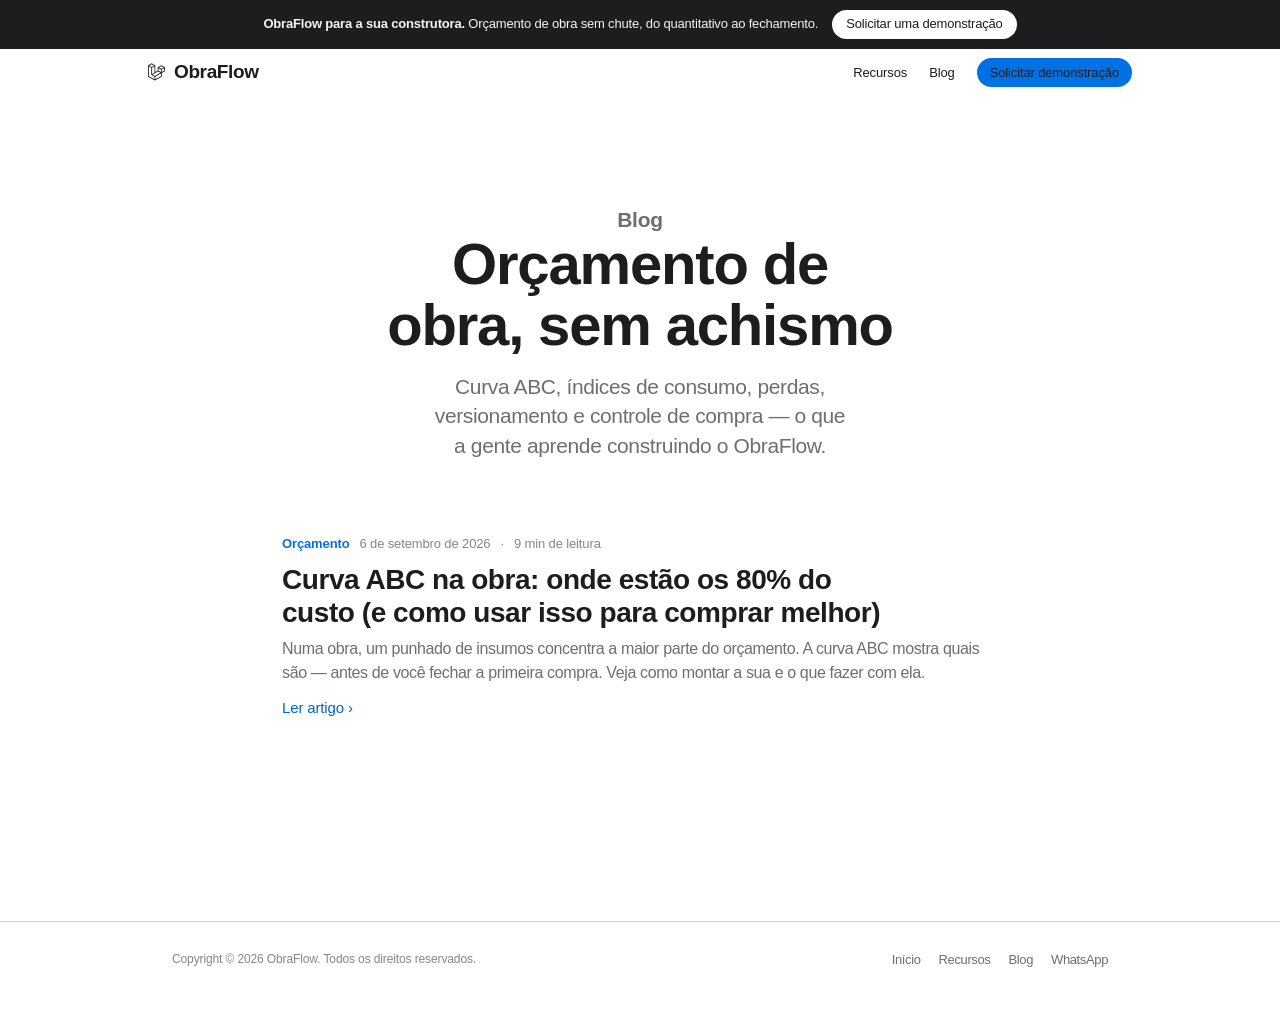
==== blog/index.html @ a272f99f "Blog: estrutura /blog + primeiro artigo (curva ABC) - blog/index.html: listagem de artigos - blog/cu" ====
<!doctype html>
<html lang="pt-BR">
<head>
<meta charset="utf-8" />
<meta name="viewport" content="width=device-width, initial-scale=1, viewport-fit=cover" />
<title>Blog do ObraFlow — orçamento e planejamento de obra</title>
<meta name="description" content="Artigos sobre orçamento de obra, curva ABC, índices de consumo, perdas e controle de compra — para engenheiros e construtoras." />
<link rel="canonical" href="https://vellorapp.com.br/blog/" />
<meta name="robots" content="index, follow, max-image-preview:large" />
<meta name="theme-color" content="#ffffff" media="(prefers-color-scheme: light)" />
<meta name="theme-color" content="#000000" media="(prefers-color-scheme: dark)" />
<meta property="og:type" content="website" />
<meta property="og:site_name" content="ObraFlow" />
<meta property="og:locale" content="pt_BR" />
<meta property="og:url" content="https://vellorapp.com.br/blog/" />
<meta property="og:title" content="Blog do ObraFlow — orçamento e planejamento de obra" />
<meta property="og:description" content="Artigos sobre orçamento de obra, curva ABC, índices de consumo, perdas e controle de compra." />
<meta property="og:image" content="https://vellorapp.com.br/og.jpg" />
<meta name="twitter:card" content="summary_large_image" />
<meta name="twitter:image" content="https://vellorapp.com.br/og.jpg" />
<link rel="icon" type="image/svg+xml" href="[data-uri]" />
<link rel="stylesheet" href="/blog/blog.css" />
<script type="application/ld+json">{"@context":"https://schema.org","@type":"Blog","name":"Blog do ObraFlow","url":"https://vellorapp.com.br/blog/","inLanguage":"pt-BR","publisher":{"@type":"Organization","name":"ObraFlow","url":"https://vellorapp.com.br/"},"blogPost":[{"@type":"BlogPosting","headline":"Curva ABC na obra: onde estão os 80% do custo (e como usar isso para comprar melhor)","url":"https://vellorapp.com.br/blog/curva-abc-na-obra/","datePublished":"2026-09-06","author":{"@type":"Organization","name":"ObraFlow"}}]}</script>
</head>
<body>

<div class="promo">
  <p class="promo__in"><span class="promo__txt"><strong>ObraFlow para a sua construtora.</strong> Orçamento de obra sem chute, do quantitativo ao fechamento.</span> <a class="js-wa" href="#">Solicitar uma demonstração</a></p>
</div>

<nav class="subnav" id="subnav" aria-label="ObraFlow">
  <div class="subnav__in">
    <a class="brand" href="/">
      <svg viewBox="0 0 40 42" fill="currentColor" aria-hidden="true"><path fill-rule="evenodd" clip-rule="evenodd" d="M17.2 5.633 8.6.855 0 5.633v26.51l16.2 9 16.2-9v-8.442l7.6-4.223V9.856l-8.6-4.777-8.6 4.777V18.3l-5.6 3.111V5.633ZM38 18.301l-5.6 3.11v-6.157l5.6-3.11V18.3Zm-1.06-7.856-5.54 3.078-5.54-3.079 5.54-3.078 5.54 3.079ZM24.8 18.3v-6.157l5.6 3.111v6.158L24.8 18.3Zm-1 1.732 5.54 3.078-13.14 7.302-5.54-3.078 13.14-7.3v-.002Zm-16.2 7.89 7.6 4.222V38.3L2 30.966V7.92l5.6 3.111v16.892ZM8.6 9.3 3.06 6.222 8.6 3.143l5.54 3.08L8.6 9.3Zm21.8 15.51-13.2 7.334V38.3l13.2-7.334v-6.156ZM9.6 11.034l5.6-3.11v14.6l-5.6 3.11v-14.6Z"/></svg>
      ObraFlow
    </a>
    <div class="subnav__links">
      <a class="hide-sm" href="/#recursos">Recursos</a>
      <a href="/blog/">Blog</a>
      <a class="subnav__cta js-wa" href="#">Solicitar demonstração</a>
    </div>
  </div>
</nav>

<header class="bloghead">
  <p class="eyebrow">Blog</p>
  <h1>Orçamento de obra, sem achismo</h1>
  <p>Curva ABC, índices de consumo, perdas, versionamento e controle de compra — o que a gente aprende construindo o ObraFlow.</p>
</header>

<main class="postlist">

  <article class="post">
    <div class="post__meta"><span class="post__cat">Orçamento</span><span>6 de setembro de 2026</span><span>·</span><span>9 min de leitura</span></div>
    <h2><a href="/blog/curva-abc-na-obra/">Curva ABC na obra: onde estão os 80% do custo (e como usar isso para comprar melhor)</a></h2>
    <p>Numa obra, um punhado de insumos concentra a maior parte do orçamento. A curva ABC mostra quais são — antes de você fechar a primeira compra. Veja como montar a sua e o que fazer com ela.</p>
    <a class="post__more" href="/blog/curva-abc-na-obra/">Ler artigo &rsaquo;</a>
  </article>

</main>

<footer class="foot">
  <div class="foot__in">
    <p>Copyright &copy; 2026 ObraFlow. Todos os direitos reservados.</p>
    <div class="foot__links">
      <a href="/">Início</a>
      <a href="/#recursos">Recursos</a>
      <a href="/blog/">Blog</a>
      <a class="js-wa" href="#">WhatsApp</a>
    </div>
  </div>
</footer>

<script>
  (function(){
    var WA_NUMERO="5581985576458";
    var WA_MSG="Olá! Vim pelo blog do ObraFlow e quero solicitar uma demonstração.\n\nNome:\nConstrutora:\nCidade:\nQuantas obras por ano (aprox.):\n\nFico no aguardo!";
    var href="https://wa.me/"+WA_NUMERO+"?text="+encodeURIComponent(WA_MSG);
    [].forEach.call(document.querySelectorAll('a.js-wa'),function(a){ a.href=href; a.target="_blank"; a.rel="noopener"; });
    var nav=document.getElementById('subnav');
    var s=function(){ nav.classList.toggle('is-scrolled', window.scrollY>4); }; s();
    window.addEventListener('scroll',s,{passive:true});
  })();
</script>

</body>
</html>
---- blog/blog.css ----
:root{
  --bg:#ffffff; --bg-alt:#f5f5f7; --ink:#1d1d1f; --ink-2:#6e6e73; --ink-3:#86868b;
  --link:#0066cc; --btn:#0071e3; --btn-hover:#0077ed; --hairline:#d2d2d7;
  --nav-bg:rgba(255,255,255,.72); color-scheme:light;
}
@media (prefers-color-scheme:dark){
  :root:not([data-theme="light"]){
    --bg:#000; --bg-alt:#101011; --ink:#f5f5f7; --ink-2:#a1a1a6; --ink-3:#86868b;
    --link:#2997ff; --btn:#0071e3; --btn-hover:#0077ed; --hairline:#3a3a3c;
    --nav-bg:rgba(20,20,22,.72); color-scheme:dark;
  }
}
:root[data-theme="dark"]{
  --bg:#000; --bg-alt:#101011; --ink:#f5f5f7; --ink-2:#a1a1a6; --ink-3:#86868b;
  --link:#2997ff; --btn:#0071e3; --btn-hover:#0077ed; --hairline:#3a3a3c;
  --nav-bg:rgba(20,20,22,.72); color-scheme:dark;
}

*{box-sizing:border-box}
html{-webkit-text-size-adjust:100%;overflow-x:hidden;scroll-padding-top:64px}
body{
  margin:0;background:var(--bg);color:var(--ink);overflow-x:hidden;
  font-family:"SF Pro Display","SF Pro Text","Helvetica Neue","Segoe UI",Helvetica,Arial,-apple-system,BlinkMacSystemFont,Roboto,sans-serif;
  font-size:17px;line-height:1.47;letter-spacing:-.022em;
  -webkit-font-smoothing:antialiased;-moz-osx-font-smoothing:grayscale;-webkit-tap-highlight-color:transparent;
}
a{color:var(--link);text-decoration:none}
a:hover{text-decoration:underline}
:focus-visible{outline:3px solid var(--btn);outline-offset:3px;border-radius:5px}
img{max-width:100%;height:auto}

/* ---------- promo + nav ---------- */
.promo{background:#1d1d1f;color:#f5f5f7}
.promo__in{max-width:1160px;margin:0 auto;padding:10px 20px;display:flex;flex-wrap:nowrap;gap:14px;align-items:center;justify-content:center;font-size:13px;line-height:1.3;letter-spacing:-.014em}
.promo__txt{min-width:0;overflow:hidden;text-overflow:ellipsis;white-space:nowrap}
.promo__in strong{font-weight:600}
.promo__in a{flex:0 0 auto;background:#fff;color:#1d1d1f;font-weight:500;white-space:nowrap;padding:6px 14px;border-radius:980px;font-size:13px}
.promo__in a:hover{background:#e8e8ed;text-decoration:none}

.subnav{position:sticky;top:0;z-index:100;height:48px;background:var(--nav-bg);-webkit-backdrop-filter:saturate(180%) blur(20px);backdrop-filter:saturate(180%) blur(20px);border-bottom:1px solid transparent;transition:border-color .2s}
.subnav.is-scrolled{border-bottom-color:var(--hairline)}
.subnav__in{max-width:1024px;margin:0 auto;height:100%;display:flex;align-items:center;gap:22px;padding:0 20px}
.brand{display:flex;align-items:center;gap:9px;color:var(--ink);font-size:19px;font-weight:600;letter-spacing:-.02em;flex:0 0 auto}
.brand:hover{text-decoration:none}
.brand svg{width:17px;height:auto;display:block}
.subnav__links{display:flex;align-items:center;gap:22px;margin-left:auto}
.subnav__links a{color:var(--ink);font-size:13px;letter-spacing:-.01em;white-space:nowrap}
.subnav__links a:hover{color:var(--ink-2);text-decoration:none}
.subnav__cta{background:var(--btn);color:#fff;padding:5px 13px;border-radius:980px;font-size:12px}
.subnav__cta:hover{background:var(--btn-hover);text-decoration:none}
@media (max-width:560px){ .subnav__links a.hide-sm{display:none} }

/* ---------- blog index ---------- */
.bloghead{max-width:720px;margin:0 auto;padding:clamp(46px,9vw,92px) 22px clamp(20px,4vw,36px);text-align:center}
.eyebrow{font-size:15px;font-weight:600;letter-spacing:-.014em;color:var(--btn);margin:0 0 10px}
.bloghead h1{font-size:clamp(32px,6vw,58px);font-weight:600;line-height:1.05;letter-spacing:-.02em;margin:0;text-wrap:balance}
.bloghead p{font-size:clamp(17px,2.4vw,21px);color:var(--ink-2);line-height:1.4;margin:16px auto 0;max-width:34rem;text-wrap:balance}

.postlist{max-width:760px;margin:0 auto;padding:8px 22px 90px;display:flex;flex-direction:column}
.post{padding:30px 0;border-top:1px solid var(--hairline)}
.post:first-child{border-top:0}
.post__meta{display:flex;flex-wrap:wrap;gap:6px 10px;font-size:13px;color:var(--ink-3);letter-spacing:-.01em;margin-bottom:10px;font-variant-numeric:tabular-nums}
.post__cat{color:var(--btn);font-weight:600}
.post h2{font-size:clamp(21px,3.1vw,28px);font-weight:600;line-height:1.18;letter-spacing:-.016em;margin:0 0 8px;text-wrap:balance}
.post h2 a{color:var(--ink)}
.post h2 a:hover{color:var(--link)}
.post p{margin:0;color:var(--ink-2);font-size:16px;line-height:1.5}
.post__more{display:inline-block;margin-top:12px;font-size:15px;letter-spacing:-.01em}

/* ---------- article ---------- */
.article{max-width:680px;margin:0 auto;padding:clamp(38px,8vw,76px) 22px 8px}
.article .eyebrow{text-align:left}
.article h1{font-size:clamp(29px,5.4vw,44px);font-weight:600;line-height:1.1;letter-spacing:-.02em;margin:0 0 18px;text-wrap:balance}
.article__meta{display:flex;flex-wrap:wrap;gap:6px 10px;font-size:14px;color:var(--ink-3);letter-spacing:-.01em;padding-bottom:26px;border-bottom:1px solid var(--hairline);font-variant-numeric:tabular-nums}
.prose{max-width:680px;margin:0 auto;padding:32px 22px 8px;font-size:19px;line-height:1.62;letter-spacing:-.011em;color:var(--ink)}
.prose > * + *{margin-top:1.25em}
.prose h2{font-size:clamp(22px,3.4vw,29px);font-weight:600;line-height:1.2;letter-spacing:-.016em;margin-top:1.9em}
.prose h3{font-size:19px;font-weight:600;letter-spacing:-.01em;margin-top:1.6em}
.prose ul,.prose ol{padding-left:1.25em}
.prose li{margin-top:.45em}
.prose strong{font-weight:600}
.prose a{text-decoration:underline;text-underline-offset:2px}
.prose blockquote{margin:1.7em 0;padding-left:20px;border-left:3px solid var(--btn);color:var(--ink-2);font-size:20px;line-height:1.5}
.prose blockquote p{margin:0}
.tablewrap{overflow-x:auto;margin:1.6em 0}
.prose table{width:100%;border-collapse:collapse;font-size:15px;font-variant-numeric:tabular-nums;min-width:440px}
.prose caption{caption-side:bottom;font-size:13px;color:var(--ink-3);text-align:left;padding-top:8px}
.prose th,.prose td{text-align:left;padding:10px 12px;border-bottom:1px solid var(--hairline)}
.prose td.num,.prose th.num{text-align:right}
.prose th{font-weight:600;color:var(--ink-3);font-size:11px;text-transform:uppercase;letter-spacing:.05em}
.prose tbody tr:last-child td{border-bottom:0}

.cta-box{max-width:680px;margin:52px auto 0;padding:30px 26px;background:var(--bg-alt);border-radius:20px;text-align:center}
.cta-box h3{font-size:22px;font-weight:600;letter-spacing:-.016em;margin:0 0 8px;text-wrap:balance}
.cta-box p{margin:0 0 18px;color:var(--ink-2);font-size:16px;line-height:1.45}
.btn{display:inline-block;background:var(--btn);color:#fff;font-size:16px;letter-spacing:-.01em;padding:12px 24px;border-radius:980px}
.btn:hover{background:var(--btn-hover);text-decoration:none}
.backlink{max-width:680px;margin:36px auto 0;padding:0 22px;font-size:15px}

/* ---------- footer ---------- */
.foot{background:var(--bg);border-top:1px solid var(--hairline);margin-top:80px}
.foot__in{max-width:980px;margin:0 auto;padding:28px 22px 44px;display:flex;flex-wrap:wrap;gap:10px 20px;justify-content:space-between;align-items:center}
.foot__in a{color:var(--ink-2);font-size:13px}
.foot__in a:hover{color:var(--ink)}
.foot__in p{margin:0;font-size:12px;color:var(--ink-3);letter-spacing:-.01em}
.foot__links{display:flex;gap:18px;flex-wrap:wrap}
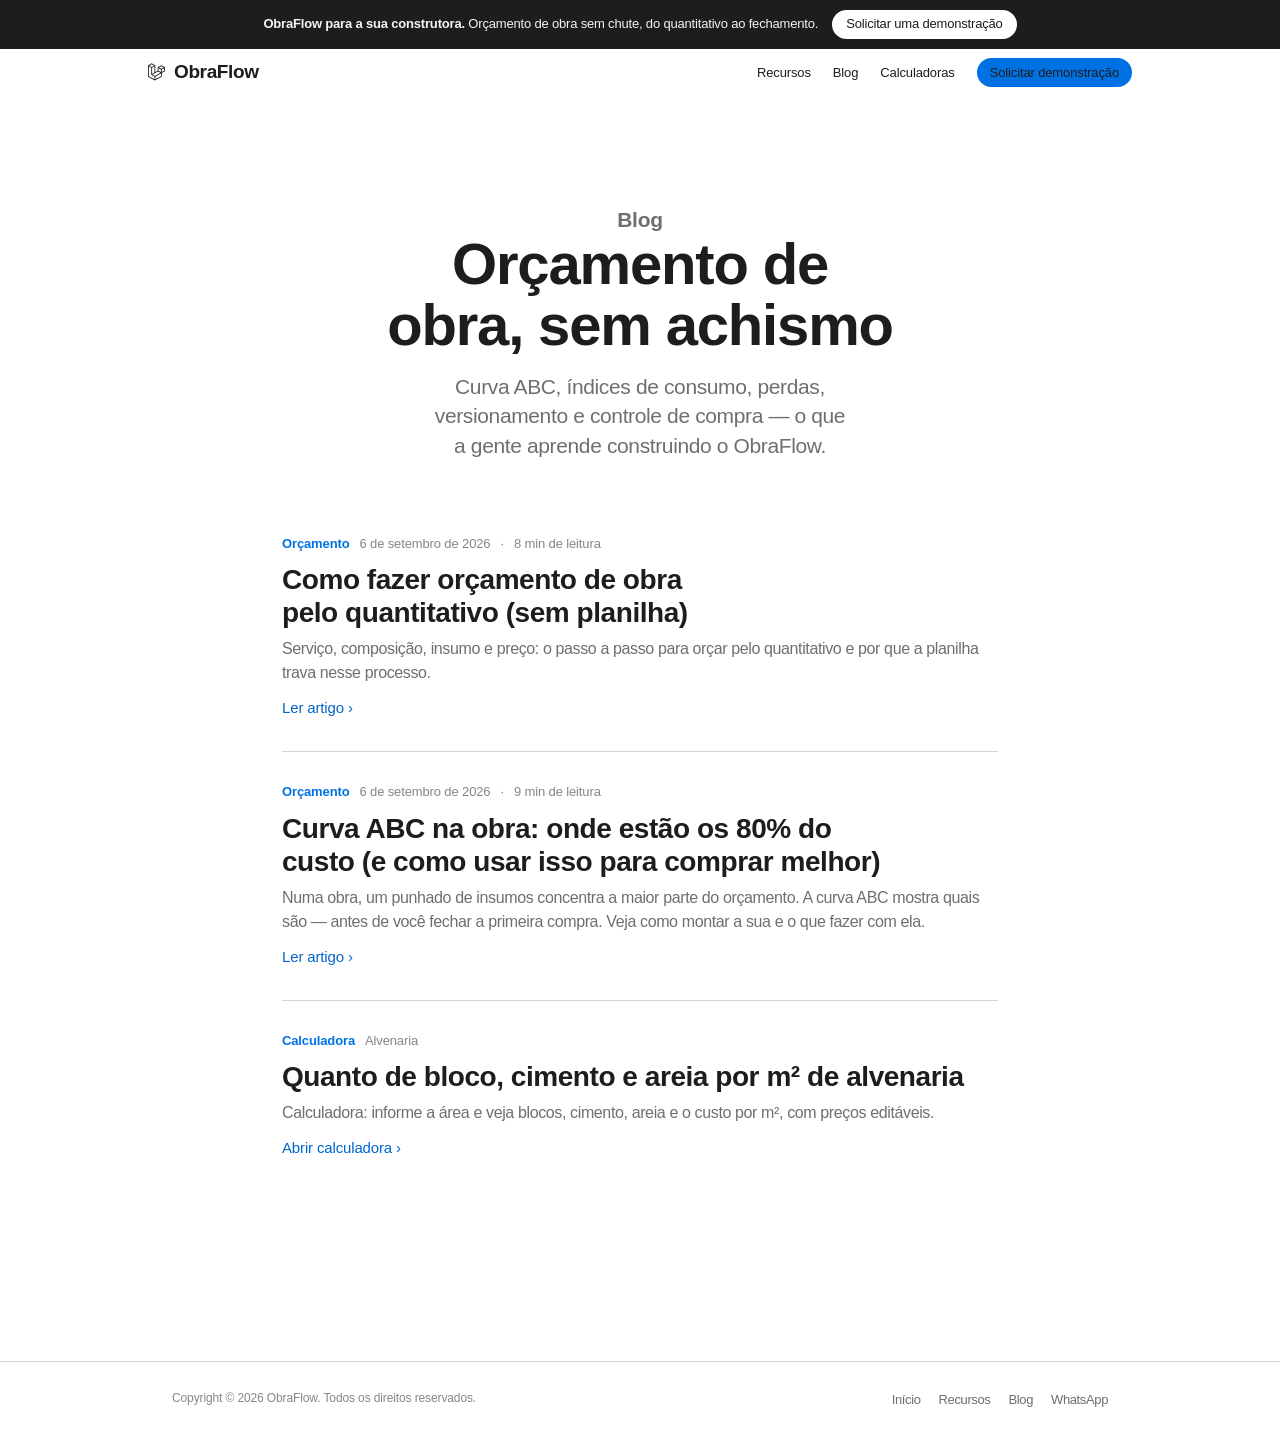
==== commit 22ad2a97: "Mais conteudo: calculadora de estrutura + artigo de metodo - /calculadoras/concreto-forma-aco-estrut" ====
--- a/blog/index.html
+++ b/blog/index.html
@@ -20,7 +20,7 @@
 <meta name="twitter:image" content="https://vellorapp.com.br/og.jpg" />
 <link rel="icon" type="image/svg+xml" href="[data-uri]" />
 <link rel="stylesheet" href="/blog/blog.css" />
-<script type="application/ld+json">{"@context":"https://schema.org","@type":"Blog","name":"Blog do ObraFlow","url":"https://vellorapp.com.br/blog/","inLanguage":"pt-BR","publisher":{"@type":"Organization","name":"ObraFlow","url":"https://vellorapp.com.br/"},"blogPost":[{"@type":"BlogPosting","headline":"Curva ABC na obra: onde estão os 80% do custo (e como usar isso para comprar melhor)","url":"https://vellorapp.com.br/blog/curva-abc-na-obra/","datePublished":"2026-09-06","author":{"@type":"Organization","name":"ObraFlow"}}]}</script>
+<script type="application/ld+json">{"@context":"https://schema.org","@type":"Blog","name":"Blog do ObraFlow","url":"https://vellorapp.com.br/blog/","inLanguage":"pt-BR","publisher":{"@type":"Organization","name":"ObraFlow","url":"https://vellorapp.com.br/"},"blogPost":[{"@type":"BlogPosting","headline":"Como fazer orçamento de obra pelo quantitativo (sem planilha)","url":"https://vellorapp.com.br/blog/como-fazer-orcamento-de-obra/","datePublished":"2026-09-06","author":{"@type":"Organization","name":"ObraFlow"}},{"@type":"BlogPosting","headline":"Curva ABC na obra: onde estão os 80% do custo (e como usar isso para comprar melhor)","url":"https://vellorapp.com.br/blog/curva-abc-na-obra/","datePublished":"2026-09-06","author":{"@type":"Organization","name":"ObraFlow"}}]}</script>
 </head>
 <body>
 
@@ -37,6 +37,7 @@
     <div class="subnav__links">
       <a class="hide-sm" href="/#recursos">Recursos</a>
       <a href="/blog/">Blog</a>
+      <a href="/calculadoras/">Calculadoras</a>
       <a class="subnav__cta js-wa" href="#">Solicitar demonstração</a>
     </div>
   </div>
@@ -51,10 +52,24 @@
 <main class="postlist">
 
   <article class="post">
+    <div class="post__meta"><span class="post__cat">Orçamento</span><span>6 de setembro de 2026</span><span>·</span><span>8 min de leitura</span></div>
+    <h2><a href="/blog/como-fazer-orcamento-de-obra/">Como fazer orçamento de obra pelo quantitativo (sem planilha)</a></h2>
+    <p>Serviço, composição, insumo e preço: o passo a passo para orçar pelo quantitativo e por que a planilha trava nesse processo.</p>
+    <a class="post__more" href="/blog/como-fazer-orcamento-de-obra/">Ler artigo &rsaquo;</a>
+  </article>
+
+  <article class="post">
     <div class="post__meta"><span class="post__cat">Orçamento</span><span>6 de setembro de 2026</span><span>·</span><span>9 min de leitura</span></div>
     <h2><a href="/blog/curva-abc-na-obra/">Curva ABC na obra: onde estão os 80% do custo (e como usar isso para comprar melhor)</a></h2>
     <p>Numa obra, um punhado de insumos concentra a maior parte do orçamento. A curva ABC mostra quais são — antes de você fechar a primeira compra. Veja como montar a sua e o que fazer com ela.</p>
     <a class="post__more" href="/blog/curva-abc-na-obra/">Ler artigo &rsaquo;</a>
+  </article>
+
+  <article class="post">
+    <div class="post__meta"><span class="post__cat">Calculadora</span><span>Alvenaria</span></div>
+    <h2><a href="/calculadoras/alvenaria-bloco-ceramico/">Quanto de bloco, cimento e areia por m&sup2; de alvenaria</a></h2>
+    <p>Calculadora: informe a &aacute;rea e veja blocos, cimento, areia e o custo por m&sup2;, com pre&ccedil;os edit&aacute;veis.</p>
+    <a class="post__more" href="/calculadoras/alvenaria-bloco-ceramico/">Abrir calculadora &rsaquo;</a>
   </article>
 
 </main>
--- a/blog/blog.css
+++ b/blog/blog.css
@@ -104,3 +104,31 @@
 .foot__in a:hover{color:var(--ink)}
 .foot__in p{margin:0;font-size:12px;color:var(--ink-3);letter-spacing:-.01em}
 .foot__links{display:flex;gap:18px;flex-wrap:wrap}
+
+/* ---------- calculadora ---------- */
+.calc{max-width:680px;margin:26px auto 0;padding:0 22px}
+.calc__box{border:1px solid var(--hairline);border-radius:18px;padding:clamp(18px,3vw,26px);background:var(--bg-alt)}
+.calc__field{display:flex;flex-direction:column;gap:8px;margin-bottom:16px}
+.calc__field label{font-size:13px;color:var(--ink-2);letter-spacing:-.01em}
+.calc__input{display:flex;align-items:center;gap:8px;border:1px solid var(--hairline);border-radius:12px;padding:8px 12px;background:var(--bg)}
+.calc__input:focus-within{border-color:var(--btn);box-shadow:0 0 0 4px color-mix(in srgb,var(--btn) 15%,transparent)}
+.calc__input input{flex:1;min-width:0;border:0;background:transparent;font:inherit;font-size:20px;font-weight:600;letter-spacing:-.02em;color:var(--ink);text-align:center;outline:none;font-variant-numeric:tabular-nums}
+.calc__input .u{font-size:13px;color:var(--ink-3)}
+.stepper{flex:0 0 auto;width:36px;height:36px;border-radius:9px;border:1px solid var(--hairline);background:var(--bg);color:var(--ink);font-size:18px;line-height:1;cursor:pointer;display:grid;place-items:center}
+.stepper:active{background:var(--bg-alt)}
+.calc__unit{text-align:center;font-size:clamp(19px,4vw,25px);font-weight:600;letter-spacing:-.02em;padding:12px 0 14px;border-bottom:1px solid var(--hairline);margin-bottom:12px;font-variant-numeric:tabular-nums}
+.calc__unit span{display:block;font-size:12px;font-weight:400;color:var(--ink-3);letter-spacing:0;margin-top:4px}
+.calc__lead{font-size:12px;color:var(--ink-3);margin:0 0 2px}
+.calc__rows{display:flex;flex-direction:column}
+.calc__r{display:grid;grid-template-columns:1fr auto;gap:4px 12px;align-items:start;padding:11px 0;border-top:1px solid var(--hairline)}
+.calc__r:first-child{border-top:0}
+.calc__r .nm .t{font-weight:500;color:var(--ink);font-size:14px;letter-spacing:-.01em}
+.calc__r .nm .q{display:block;font-size:12px;color:var(--ink-3);margin-top:4px;font-variant-numeric:tabular-nums}
+.calc__r .nm .q label{white-space:nowrap}
+.calc__r .nm .q input{width:62px;border:1px solid var(--hairline);border-radius:7px;padding:3px 5px;font:inherit;font-size:12px;text-align:right;background:var(--bg);color:var(--ink);font-variant-numeric:tabular-nums;outline:none}
+.calc__r .nm .q input:focus{border-color:var(--btn)}
+.calc__r .sub{align-self:center;color:var(--ink);font-weight:600;font-size:14px;font-variant-numeric:tabular-nums;white-space:nowrap}
+.calc__total{display:flex;justify-content:space-between;align-items:baseline;gap:12px;margin-top:12px;padding-top:12px;border-top:1px solid var(--hairline)}
+.calc__total span{font-size:14px;color:var(--ink-2)}
+.calc__total b{font-size:clamp(19px,3.5vw,25px);font-weight:600;letter-spacing:-.02em;font-variant-numeric:tabular-nums}
+.calc__disc{max-width:680px;margin:12px auto 0;padding:0 22px;font-size:12px;color:var(--ink-3);line-height:1.45}
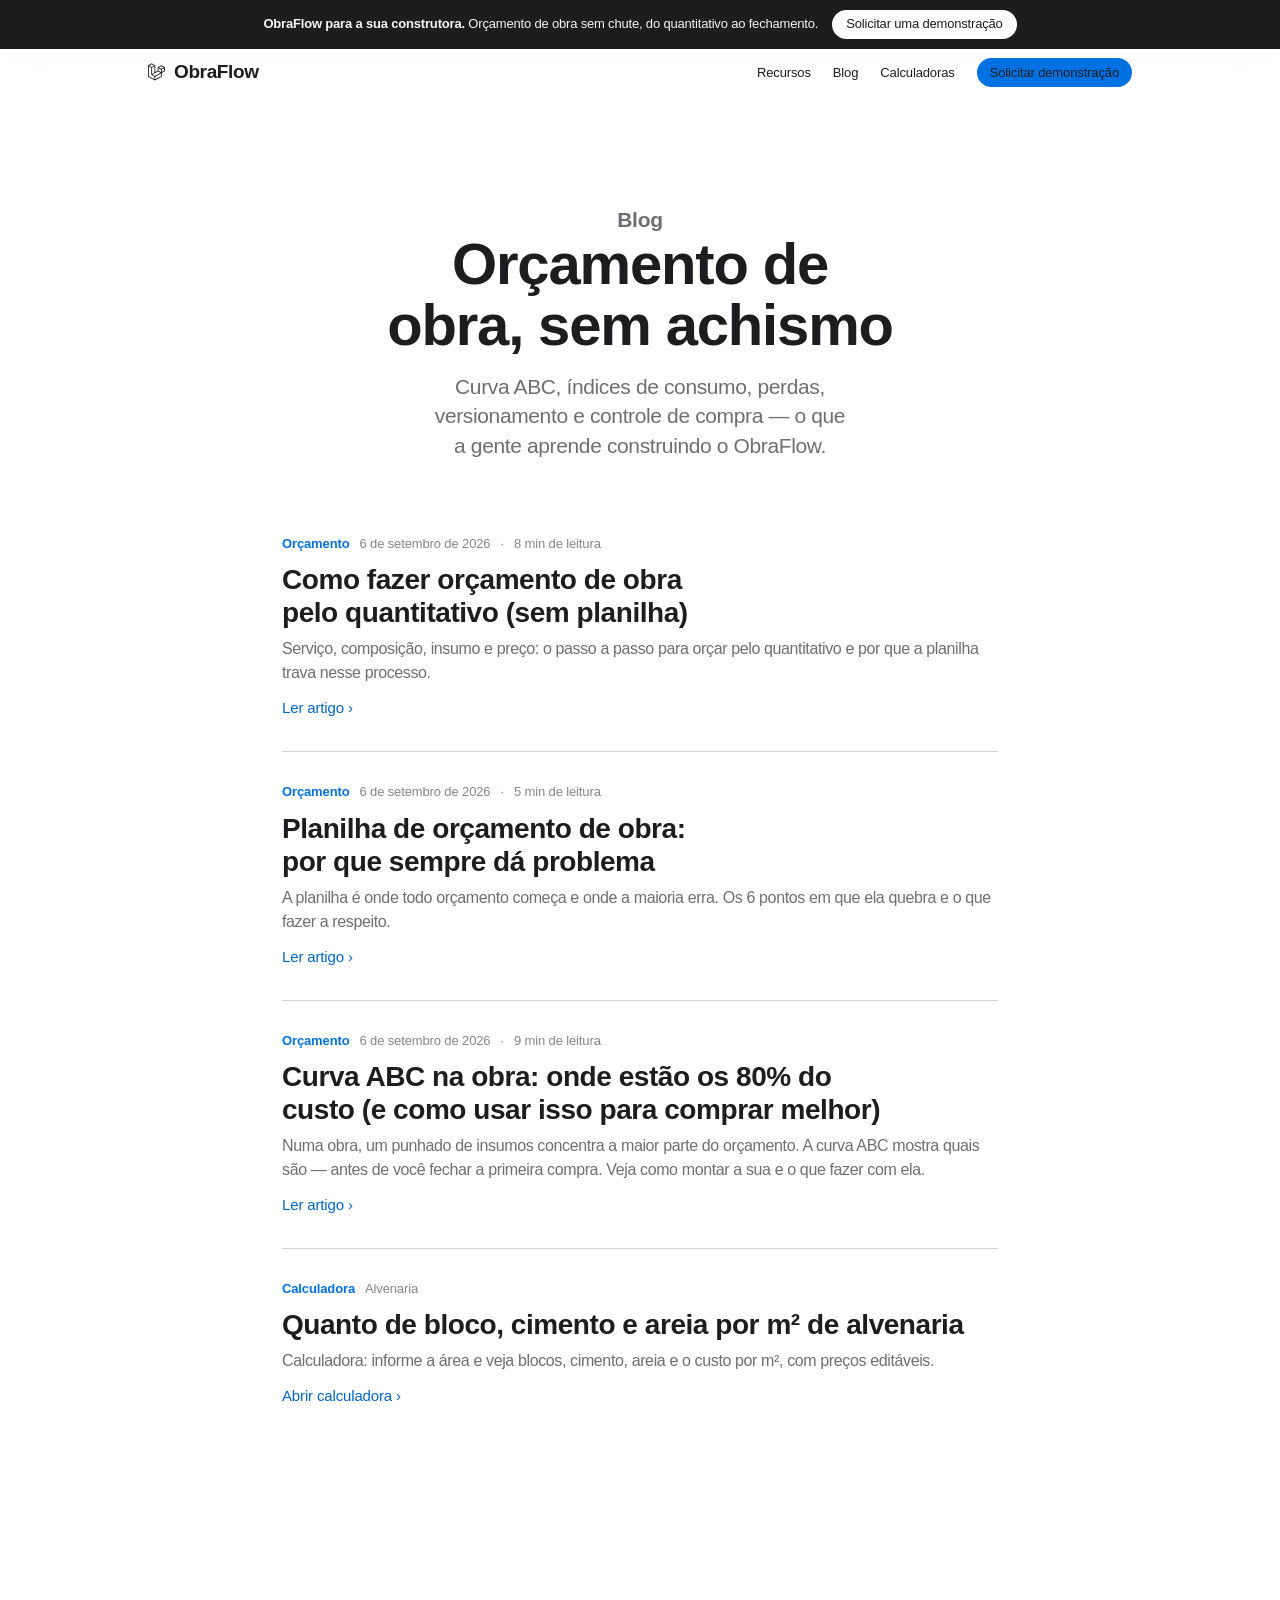
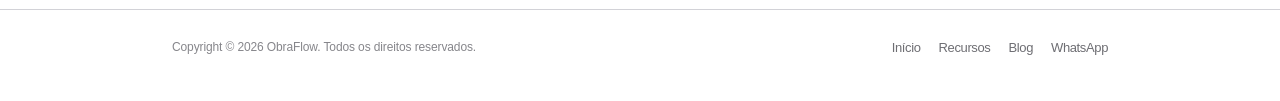
==== commit ab7b6d6b: "Blog: artigo Planilha de orcamento de obra - /blog/planilha-de-orcamento-de-obra/: 6 pontos em que a" ====
--- a/blog/index.html
+++ b/blog/index.html
@@ -20,7 +20,7 @@
 <meta name="twitter:image" content="https://vellorapp.com.br/og.jpg" />
 <link rel="icon" type="image/svg+xml" href="[data-uri]" />
 <link rel="stylesheet" href="/blog/blog.css" />
-<script type="application/ld+json">{"@context":"https://schema.org","@type":"Blog","name":"Blog do ObraFlow","url":"https://vellorapp.com.br/blog/","inLanguage":"pt-BR","publisher":{"@type":"Organization","name":"ObraFlow","url":"https://vellorapp.com.br/"},"blogPost":[{"@type":"BlogPosting","headline":"Como fazer orçamento de obra pelo quantitativo (sem planilha)","url":"https://vellorapp.com.br/blog/como-fazer-orcamento-de-obra/","datePublished":"2026-09-06","author":{"@type":"Organization","name":"ObraFlow"}},{"@type":"BlogPosting","headline":"Curva ABC na obra: onde estão os 80% do custo (e como usar isso para comprar melhor)","url":"https://vellorapp.com.br/blog/curva-abc-na-obra/","datePublished":"2026-09-06","author":{"@type":"Organization","name":"ObraFlow"}}]}</script>
+<script type="application/ld+json">{"@context":"https://schema.org","@type":"Blog","name":"Blog do ObraFlow","url":"https://vellorapp.com.br/blog/","inLanguage":"pt-BR","publisher":{"@type":"Organization","name":"ObraFlow","url":"https://vellorapp.com.br/"},"blogPost":[{"@type":"BlogPosting","headline":"Como fazer orçamento de obra pelo quantitativo (sem planilha)","url":"https://vellorapp.com.br/blog/como-fazer-orcamento-de-obra/","datePublished":"2026-09-06","author":{"@type":"Organization","name":"ObraFlow"}},{"@type":"BlogPosting","headline":"Planilha de orçamento de obra: por que sempre dá problema","url":"https://vellorapp.com.br/blog/planilha-de-orcamento-de-obra/","datePublished":"2026-09-06","author":{"@type":"Organization","name":"ObraFlow"}},{"@type":"BlogPosting","headline":"Curva ABC na obra: onde estão os 80% do custo (e como usar isso para comprar melhor)","url":"https://vellorapp.com.br/blog/curva-abc-na-obra/","datePublished":"2026-09-06","author":{"@type":"Organization","name":"ObraFlow"}}]}</script>
 </head>
 <body>
 
@@ -56,6 +56,13 @@
     <h2><a href="/blog/como-fazer-orcamento-de-obra/">Como fazer orçamento de obra pelo quantitativo (sem planilha)</a></h2>
     <p>Serviço, composição, insumo e preço: o passo a passo para orçar pelo quantitativo e por que a planilha trava nesse processo.</p>
     <a class="post__more" href="/blog/como-fazer-orcamento-de-obra/">Ler artigo &rsaquo;</a>
+  </article>
+
+  <article class="post">
+    <div class="post__meta"><span class="post__cat">Orçamento</span><span>6 de setembro de 2026</span><span>·</span><span>5 min de leitura</span></div>
+    <h2><a href="/blog/planilha-de-orcamento-de-obra/">Planilha de orçamento de obra: por que sempre dá problema</a></h2>
+    <p>A planilha é onde todo orçamento começa e onde a maioria erra. Os 6 pontos em que ela quebra e o que fazer a respeito.</p>
+    <a class="post__more" href="/blog/planilha-de-orcamento-de-obra/">Ler artigo &rsaquo;</a>
   </article>
 
   <article class="post">
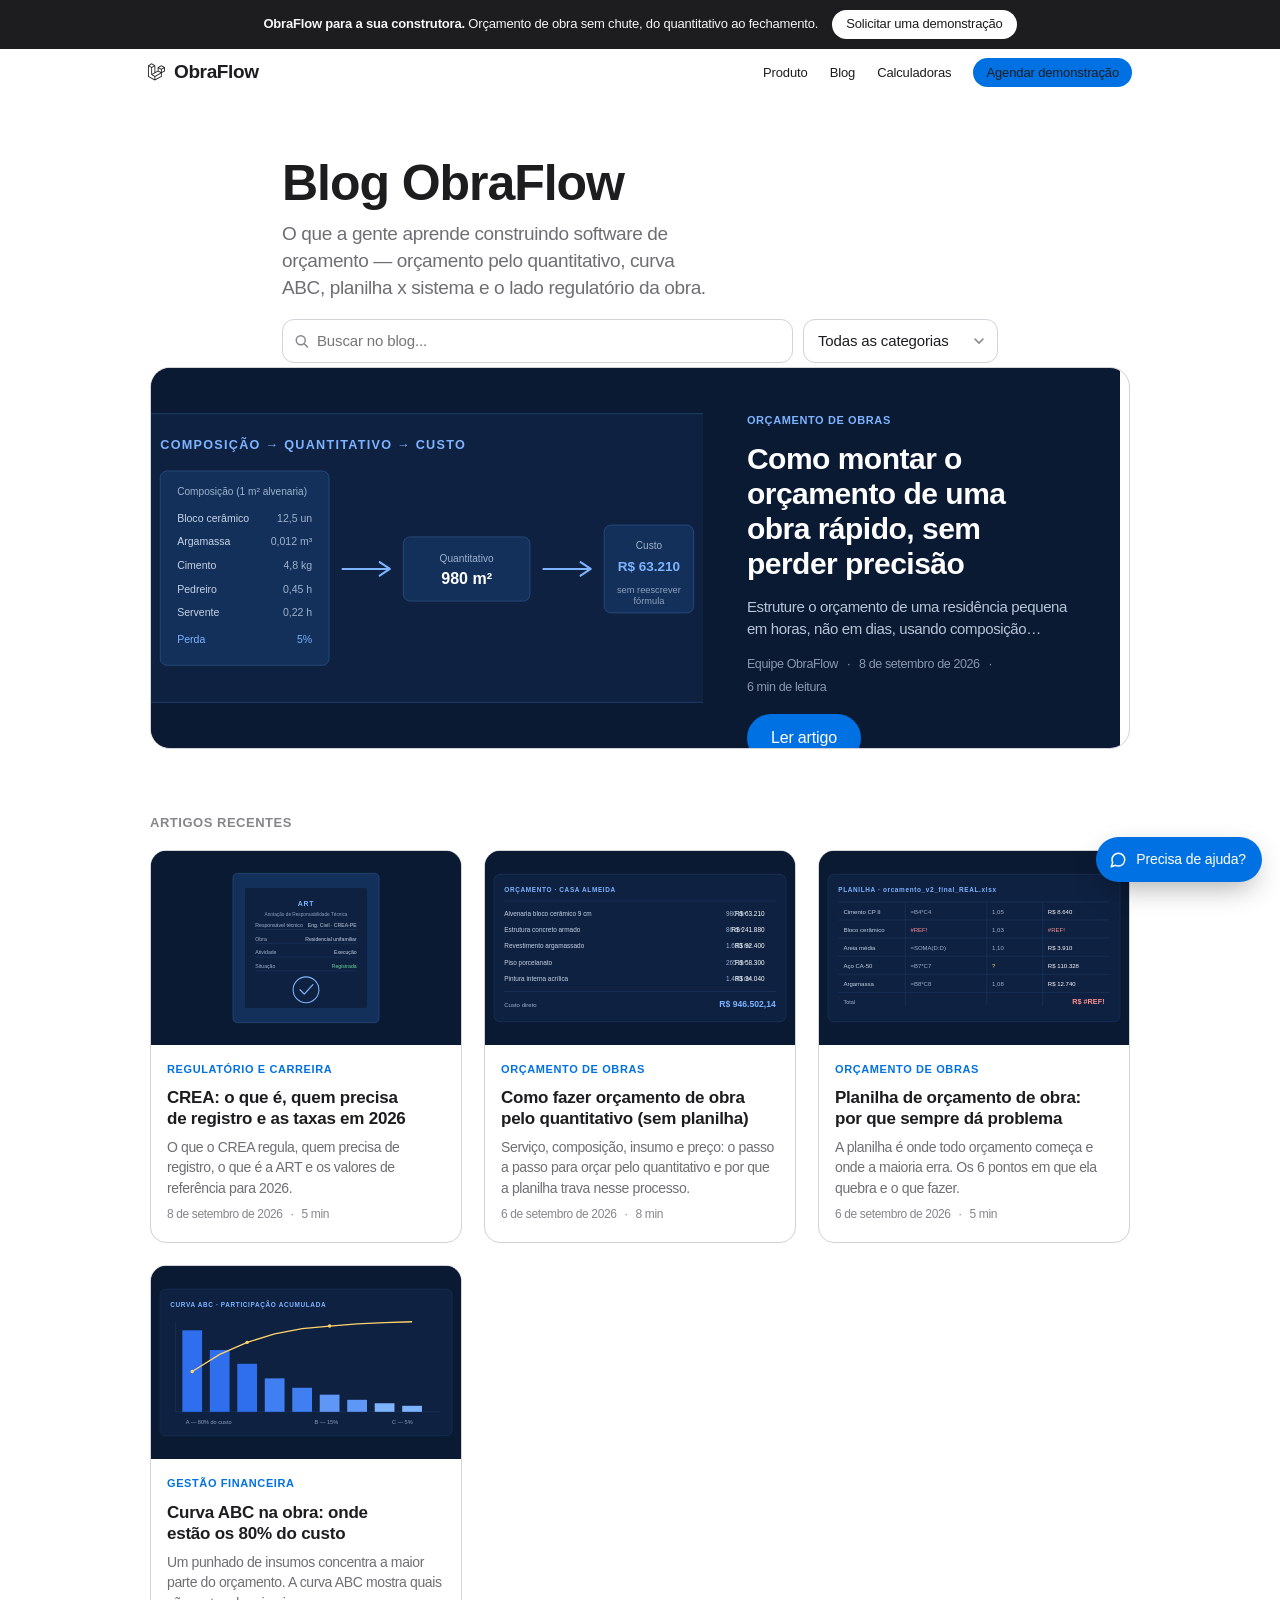
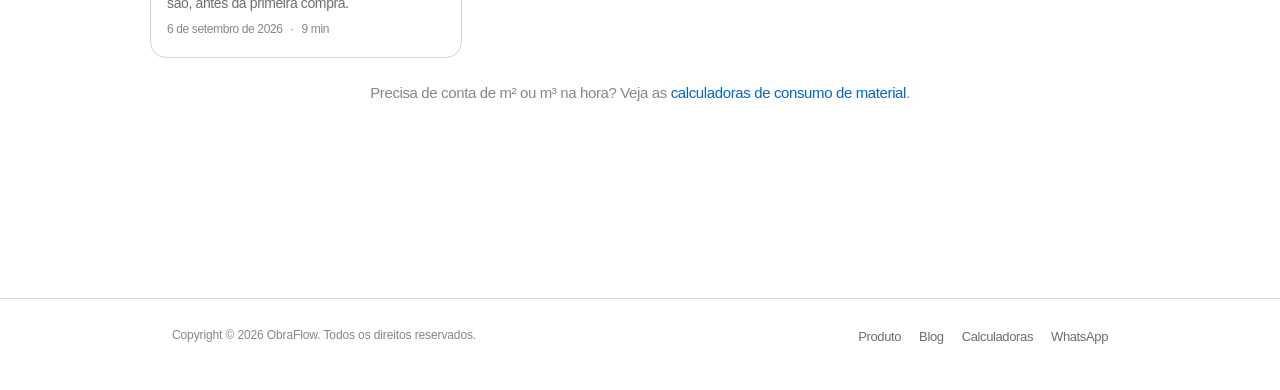
==== commit e87e857b: "Blog: hub com busca/filtro, destaque, grade e assistente de conteudo - /blog: header Produto/Blog/Ca" ====
--- a/blog/index.html
+++ b/blog/index.html
@@ -3,8 +3,8 @@
 <head>
 <meta charset="utf-8" />
 <meta name="viewport" content="width=device-width, initial-scale=1, viewport-fit=cover" />
-<title>Blog do ObraFlow — orçamento e planejamento de obra</title>
-<meta name="description" content="Artigos sobre orçamento de obra, curva ABC, índices de consumo, perdas e controle de compra — para engenheiros e construtoras." />
+<title>Blog ObraFlow — orçamento de obra, gestão e regulatório</title>
+<meta name="description" content="Artigos práticos para engenheiros e construtoras: orçamento de obra pelo quantitativo, curva ABC, planilha x sistema, CREA e ART. Sem achismo." />
 <link rel="canonical" href="https://vellorapp.com.br/blog/" />
 <meta name="robots" content="index, follow, max-image-preview:large" />
 <meta name="theme-color" content="#ffffff" media="(prefers-color-scheme: light)" />
@@ -13,14 +13,14 @@
 <meta property="og:site_name" content="ObraFlow" />
 <meta property="og:locale" content="pt_BR" />
 <meta property="og:url" content="https://vellorapp.com.br/blog/" />
-<meta property="og:title" content="Blog do ObraFlow — orçamento e planejamento de obra" />
-<meta property="og:description" content="Artigos sobre orçamento de obra, curva ABC, índices de consumo, perdas e controle de compra." />
+<meta property="og:title" content="Blog ObraFlow — orçamento de obra, gestão e regulatório" />
+<meta property="og:description" content="Orçamento de obra pelo quantitativo, curva ABC, planilha x sistema, CREA e ART." />
 <meta property="og:image" content="https://vellorapp.com.br/og.jpg" />
 <meta name="twitter:card" content="summary_large_image" />
 <meta name="twitter:image" content="https://vellorapp.com.br/og.jpg" />
 <link rel="icon" type="image/svg+xml" href="[data-uri]" />
 <link rel="stylesheet" href="/blog/blog.css" />
-<script type="application/ld+json">{"@context":"https://schema.org","@type":"Blog","name":"Blog do ObraFlow","url":"https://vellorapp.com.br/blog/","inLanguage":"pt-BR","publisher":{"@type":"Organization","name":"ObraFlow","url":"https://vellorapp.com.br/"},"blogPost":[{"@type":"BlogPosting","headline":"Como fazer orçamento de obra pelo quantitativo (sem planilha)","url":"https://vellorapp.com.br/blog/como-fazer-orcamento-de-obra/","datePublished":"2026-09-06","author":{"@type":"Organization","name":"ObraFlow"}},{"@type":"BlogPosting","headline":"Planilha de orçamento de obra: por que sempre dá problema","url":"https://vellorapp.com.br/blog/planilha-de-orcamento-de-obra/","datePublished":"2026-09-06","author":{"@type":"Organization","name":"ObraFlow"}},{"@type":"BlogPosting","headline":"Curva ABC na obra: onde estão os 80% do custo (e como usar isso para comprar melhor)","url":"https://vellorapp.com.br/blog/curva-abc-na-obra/","datePublished":"2026-09-06","author":{"@type":"Organization","name":"ObraFlow"}}]}</script>
+<script type="application/ld+json">{"@context":"https://schema.org","@type":"Blog","name":"Blog ObraFlow","url":"https://vellorapp.com.br/blog/","inLanguage":"pt-BR","publisher":{"@type":"Organization","name":"ObraFlow","url":"https://vellorapp.com.br/"},"blogPost":[{"@type":"BlogPosting","headline":"Como montar o orçamento de uma obra rápido, sem perder precisão","url":"https://vellorapp.com.br/blog/orcamento-de-obra-rapido/","datePublished":"2026-09-08","author":{"@type":"Organization","name":"ObraFlow"}},{"@type":"BlogPosting","headline":"CREA: o que é, quem precisa de registro e as taxas em 2026","url":"https://vellorapp.com.br/blog/crea-registro-taxas-2026/","datePublished":"2026-09-08","author":{"@type":"Organization","name":"ObraFlow"}},{"@type":"BlogPosting","headline":"Como fazer orçamento de obra pelo quantitativo (sem planilha)","url":"https://vellorapp.com.br/blog/como-fazer-orcamento-de-obra/","datePublished":"2026-09-06","author":{"@type":"Organization","name":"ObraFlow"}},{"@type":"BlogPosting","headline":"Planilha de orçamento de obra: por que sempre dá problema","url":"https://vellorapp.com.br/blog/planilha-de-orcamento-de-obra/","datePublished":"2026-09-06","author":{"@type":"Organization","name":"ObraFlow"}},{"@type":"BlogPosting","headline":"Curva ABC na obra: onde estão os 80% do custo","url":"https://vellorapp.com.br/blog/curva-abc-na-obra/","datePublished":"2026-09-06","author":{"@type":"Organization","name":"ObraFlow"}}]}</script>
 </head>
 <body>
 
@@ -35,73 +35,141 @@
       ObraFlow
     </a>
     <div class="subnav__links">
-      <a class="hide-sm" href="/#recursos">Recursos</a>
+      <a href="/">Produto</a>
       <a href="/blog/">Blog</a>
       <a href="/calculadoras/">Calculadoras</a>
-      <a class="subnav__cta js-wa" href="#">Solicitar demonstração</a>
+      <a class="subnav__cta js-wa" href="#">Agendar demonstração</a>
     </div>
   </div>
 </nav>
 
-<header class="bloghead">
-  <p class="eyebrow">Blog</p>
-  <h1>Orçamento de obra, sem achismo</h1>
-  <p>Curva ABC, índices de consumo, perdas, versionamento e controle de compra — o que a gente aprende construindo o ObraFlow.</p>
-</header>
+<section class="blogtitle">
+  <h1>Blog ObraFlow</h1>
+  <p>O que a gente aprende construindo software de orçamento — orçamento pelo quantitativo, curva ABC, planilha x sistema e o lado regulatório da obra.</p>
+</section>
 
-<main class="postlist">
+<form class="blogtools" id="blogtools" role="search" onsubmit="return false">
+  <div class="fld">
+    <svg viewBox="0 0 20 20" fill="none" stroke="currentColor" stroke-width="2"><circle cx="9" cy="9" r="6"/><path d="M14 14l4 4" stroke-linecap="round"/></svg>
+    <input type="search" id="blogq" placeholder="Buscar no blog..." aria-label="Buscar no blog" autocomplete="off" />
+  </div>
+  <div class="fld fld--cat">
+    <select id="blogcat" aria-label="Filtrar por categoria">
+      <option value="">Todas as categorias</option>
+      <option value="orcamento-de-obras">Orçamento de Obras</option>
+      <option value="gestao-financeira">Gestão Financeira</option>
+      <option value="regulatorio-e-carreira">Regulatório e Carreira</option>
+      <option value="produto">Produto</option>
+    </select>
+  </div>
+</form>
 
-  <article class="post">
-    <div class="post__meta"><span class="post__cat">Orçamento</span><span>6 de setembro de 2026</span><span>·</span><span>8 min de leitura</span></div>
-    <h2><a href="/blog/como-fazer-orcamento-de-obra/">Como fazer orçamento de obra pelo quantitativo (sem planilha)</a></h2>
-    <p>Serviço, composição, insumo e preço: o passo a passo para orçar pelo quantitativo e por que a planilha trava nesse processo.</p>
-    <a class="post__more" href="/blog/como-fazer-orcamento-de-obra/">Ler artigo &rsaquo;</a>
-  </article>
+<article class="feat" data-title="como montar o orçamento de uma obra rápido sem perder precisão composição paramétrica" data-cat="orcamento-de-obras">
+  <div class="feat__in">
+    <div class="feat__img"><img src="/blog/covers/rapido.svg" alt="Da composição ao custo, sem reescrever fórmula" loading="lazy" width="800" height="450" /></div>
+    <div class="feat__panel">
+      <span class="badge">Orçamento de Obras</span>
+      <h2><a href="/blog/orcamento-de-obra-rapido/" style="color:inherit">Como montar o orçamento de uma obra rápido, sem perder precisão</a></h2>
+      <p>Estruture o orçamento de uma residência pequena em horas, não em dias, usando composição paramétrica em vez de recalcular a planilha linha por linha.</p>
+      <div class="feat__meta"><span>Equipe ObraFlow</span><span>·</span><span>8 de setembro de 2026</span><span>·</span><span>6 min de leitura</span></div>
+      <a class="btn" href="/blog/orcamento-de-obra-rapido/">Ler artigo</a>
+    </div>
+  </div>
+</article>
 
-  <article class="post">
-    <div class="post__meta"><span class="post__cat">Orçamento</span><span>6 de setembro de 2026</span><span>·</span><span>5 min de leitura</span></div>
-    <h2><a href="/blog/planilha-de-orcamento-de-obra/">Planilha de orçamento de obra: por que sempre dá problema</a></h2>
-    <p>A planilha é onde todo orçamento começa e onde a maioria erra. Os 6 pontos em que ela quebra e o que fazer a respeito.</p>
-    <a class="post__more" href="/blog/planilha-de-orcamento-de-obra/">Ler artigo &rsaquo;</a>
-  </article>
+<section class="recent">
+  <h2 class="recent__h">Artigos recentes</h2>
+  <div class="cardgrid" id="cardgrid">
 
-  <article class="post">
-    <div class="post__meta"><span class="post__cat">Orçamento</span><span>6 de setembro de 2026</span><span>·</span><span>9 min de leitura</span></div>
-    <h2><a href="/blog/curva-abc-na-obra/">Curva ABC na obra: onde estão os 80% do custo (e como usar isso para comprar melhor)</a></h2>
-    <p>Numa obra, um punhado de insumos concentra a maior parte do orçamento. A curva ABC mostra quais são — antes de você fechar a primeira compra. Veja como montar a sua e o que fazer com ela.</p>
-    <a class="post__more" href="/blog/curva-abc-na-obra/">Ler artigo &rsaquo;</a>
-  </article>
+    <article class="card" data-title="crea o que é quem precisa de registro art taxas 2026 confea responsável técnico anuidade" data-cat="regulatorio-e-carreira">
+      <a class="card__img" href="/blog/crea-registro-taxas-2026/"><img src="/blog/covers/crea.svg" alt="ART registrada no CREA" loading="lazy" width="800" height="450" /></a>
+      <div class="card__body">
+        <span class="badge">Regulatório e Carreira</span>
+        <h3><a href="/blog/crea-registro-taxas-2026/">CREA: o que é, quem precisa de registro e as taxas em 2026</a></h3>
+        <p>O que o CREA regula, quem precisa de registro, o que é a ART e os valores de referência para 2026.</p>
+        <div class="card__meta"><span>8 de setembro de 2026</span><span>·</span><span>5 min</span></div>
+      </div>
+    </article>
 
-  <article class="post">
-    <div class="post__meta"><span class="post__cat">Calculadora</span><span>Alvenaria</span></div>
-    <h2><a href="/calculadoras/alvenaria-bloco-ceramico/">Quanto de bloco, cimento e areia por m&sup2; de alvenaria</a></h2>
-    <p>Calculadora: informe a &aacute;rea e veja blocos, cimento, areia e o custo por m&sup2;, com pre&ccedil;os edit&aacute;veis.</p>
-    <a class="post__more" href="/calculadoras/alvenaria-bloco-ceramico/">Abrir calculadora &rsaquo;</a>
-  </article>
+    <article class="card" data-title="como fazer orçamento de obra pelo quantitativo sem planilha serviço composição insumo preço" data-cat="orcamento-de-obras">
+      <a class="card__img" href="/blog/como-fazer-orcamento-de-obra/"><img src="/blog/covers/orcamento.svg" alt="Orçamento por quantitativo" loading="lazy" width="800" height="450" /></a>
+      <div class="card__body">
+        <span class="badge">Orçamento de Obras</span>
+        <h3><a href="/blog/como-fazer-orcamento-de-obra/">Como fazer orçamento de obra pelo quantitativo (sem planilha)</a></h3>
+        <p>Serviço, composição, insumo e preço: o passo a passo para orçar pelo quantitativo e por que a planilha trava nesse processo.</p>
+        <div class="card__meta"><span>6 de setembro de 2026</span><span>·</span><span>8 min</span></div>
+      </div>
+    </article>
 
-</main>
+    <article class="card" data-title="planilha de orçamento de obra por que sempre dá problema excel fórmula ref versão" data-cat="orcamento-de-obras">
+      <a class="card__img" href="/blog/planilha-de-orcamento-de-obra/"><img src="/blog/covers/planilha.svg" alt="Planilha de orçamento com erro de referência" loading="lazy" width="800" height="450" /></a>
+      <div class="card__body">
+        <span class="badge">Orçamento de Obras</span>
+        <h3><a href="/blog/planilha-de-orcamento-de-obra/">Planilha de orçamento de obra: por que sempre dá problema</a></h3>
+        <p>A planilha é onde todo orçamento começa e onde a maioria erra. Os 6 pontos em que ela quebra e o que fazer.</p>
+        <div class="card__meta"><span>6 de setembro de 2026</span><span>·</span><span>5 min</span></div>
+      </div>
+    </article>
+
+    <article class="card" data-title="curva abc na obra onde estão os 80% do custo pareto comprar melhor negociar" data-cat="gestao-financeira">
+      <a class="card__img" href="/blog/curva-abc-na-obra/"><img src="/blog/covers/curva-abc.svg" alt="Curva ABC do orçamento" loading="lazy" width="800" height="450" /></a>
+      <div class="card__body">
+        <span class="badge">Gestão Financeira</span>
+        <h3><a href="/blog/curva-abc-na-obra/">Curva ABC na obra: onde estão os 80% do custo</a></h3>
+        <p>Um punhado de insumos concentra a maior parte do orçamento. A curva ABC mostra quais são, antes da primeira compra.</p>
+        <div class="card__meta"><span>6 de setembro de 2026</span><span>·</span><span>9 min</span></div>
+      </div>
+    </article>
+
+  </div>
+  <p class="blognone" id="blognone" hidden>Nenhum artigo encontrado. <a href="/blog/">Ver todos</a> ou <a class="js-wa" href="#">falar no WhatsApp</a>.</p>
+  <p class="blognone">Precisa de conta de m² ou m³ na hora? Veja as <a href="/calculadoras/">calculadoras de consumo de material</a>.</p>
+</section>
 
 <footer class="foot">
   <div class="foot__in">
     <p>Copyright &copy; 2026 ObraFlow. Todos os direitos reservados.</p>
     <div class="foot__links">
-      <a href="/">Início</a>
-      <a href="/#recursos">Recursos</a>
+      <a href="/">Produto</a>
       <a href="/blog/">Blog</a>
+      <a href="/calculadoras/">Calculadoras</a>
       <a class="js-wa" href="#">WhatsApp</a>
     </div>
   </div>
 </footer>
 
+<script src="/blog/assistant.js" defer></script>
 <script>
   (function(){
     var WA_NUMERO="5581985576458";
-    var WA_MSG="Olá! Vim pelo blog do ObraFlow e quero solicitar uma demonstração.\n\nNome:\nConstrutora:\nCidade:\nQuantas obras por ano (aprox.):\n\nFico no aguardo!";
+    var WA_MSG="Olá! Vim pelo blog do ObraFlow e quero agendar uma demonstração.\n\nNome:\nConstrutora:\nCidade:\nQuantas obras por ano (aprox.):\n\nFico no aguardo!";
     var href="https://wa.me/"+WA_NUMERO+"?text="+encodeURIComponent(WA_MSG);
     [].forEach.call(document.querySelectorAll('a.js-wa'),function(a){ a.href=href; a.target="_blank"; a.rel="noopener"; });
+
     var nav=document.getElementById('subnav');
-    var s=function(){ nav.classList.toggle('is-scrolled', window.scrollY>4); }; s();
-    window.addEventListener('scroll',s,{passive:true});
+    var sc=function(){ nav.classList.toggle('is-scrolled', window.scrollY>4); }; sc();
+    window.addEventListener('scroll',sc,{passive:true});
+
+    // Busca e filtro (só título, no front-end)
+    var q=document.getElementById('blogq'), cat=document.getElementById('blogcat');
+    var feat=document.querySelector('.feat'), grid=document.getElementById('cardgrid');
+    var cards=[].slice.call(document.querySelectorAll('.card'));
+    var none=document.getElementById('blognone');
+    var norm=function(s){return (s||'').toLowerCase().normalize('NFD').replace(/[̀-ͯ]/g,'');};
+    function apply(){
+      var term=norm(q.value.trim()), c=cat.value, shown=0;
+      function match(node){
+        var okT=!term||norm(node.getAttribute('data-title')).indexOf(term)!==-1;
+        var okC=!c||node.getAttribute('data-cat')===c;
+        return okT&&okC;
+      }
+      if(feat){ var fm=match(feat); feat.hidden=!fm; if(fm) shown++; }
+      cards.forEach(function(card){ var m=match(card); card.hidden=!m; if(m) shown++; });
+      none.hidden=shown>0;
+      grid.parentNode.querySelector('.recent__h').hidden=(cards.filter(function(c2){return !c2.hidden;}).length===0);
+    }
+    q.addEventListener('input',apply);
+    cat.addEventListener('change',apply);
   })();
 </script>
 
--- a/blog/blog.css
+++ b/blog/blog.css
@@ -104,6 +104,93 @@
 .foot__in a:hover{color:var(--ink)}
 .foot__in p{margin:0;font-size:12px;color:var(--ink-3);letter-spacing:-.01em}
 .foot__links{display:flex;gap:18px;flex-wrap:wrap}
+
+/* ---------- blog hub: busca + filtro ---------- */
+.blogtools{max-width:760px;margin:0 auto;padding:0 22px 4px;display:flex;gap:10px;flex-wrap:wrap}
+.blogtools .fld{position:relative;flex:1 1 240px}
+.blogtools .fld svg{position:absolute;left:12px;top:50%;transform:translateY(-50%);width:15px;height:15px;color:var(--ink-3);pointer-events:none}
+.blogtools input,.blogtools select{width:100%;font:inherit;font-size:15px;letter-spacing:-.01em;color:var(--ink);background:var(--bg);border:1px solid var(--hairline);border-radius:12px;padding:10px 14px;-webkit-appearance:none;appearance:none}
+.blogtools input{padding-left:34px}
+.blogtools select{flex:0 0 auto;padding-right:34px;background-image:url("data:image/svg+xml,%3Csvg xmlns='http://www.w3.org/2000/svg' width='12' height='12' viewBox='0 0 12 12'%3E%3Cpath d='M2 4l4 4 4-4' stroke='%2386868b' stroke-width='1.6' fill='none' stroke-linecap='round'/%3E%3C/svg%3E");background-repeat:no-repeat;background-position:right 12px center}
+.blogtools .fld--cat{flex:0 0 auto}
+.blogtools input:focus,.blogtools select:focus{outline:none;border-color:var(--btn);box-shadow:0 0 0 4px color-mix(in srgb,var(--btn) 15%,transparent)}
+.blognone{max-width:760px;margin:0 auto;padding:24px 22px;color:var(--ink-3);font-size:15px;text-align:center}
+
+/* ---------- blog hub: destaque ---------- */
+.blogtitle{max-width:760px;margin:0 auto;padding:clamp(30px,6vw,60px) 22px 18px}
+.blogtitle h1{font-size:clamp(30px,5.5vw,50px);font-weight:600;line-height:1.05;letter-spacing:-.021em;margin:0}
+.blogtitle p{margin:12px 0 0;font-size:clamp(16px,2.2vw,19px);color:var(--ink-2);line-height:1.4;max-width:32rem;text-wrap:balance}
+
+.feat{max-width:1024px;margin:0 auto 8px;padding:0 22px}
+.feat__in{display:grid;grid-template-columns:1.02fr .98fr;border:1px solid var(--hairline);border-radius:20px;overflow:hidden;background:var(--bg)}
+.feat__img{position:relative;aspect-ratio:16/11;background:#0b1a33}
+.feat__img img{width:100%;height:100%;object-fit:cover;display:block}
+.feat__panel{background:#0b1a33;color:#f3f6fc;padding:clamp(24px,3.6vw,44px);display:flex;flex-direction:column;justify-content:center;gap:14px}
+.feat__panel .badge{color:#7db3ff}
+.feat__panel h2{font-size:clamp(21px,2.9vw,30px);font-weight:600;line-height:1.16;letter-spacing:-.017em;margin:0;color:#fff;text-wrap:balance}
+.feat__panel p{margin:0;color:#b9c4d6;font-size:15px;line-height:1.5;display:-webkit-box;-webkit-line-clamp:2;-webkit-box-orient:vertical;overflow:hidden}
+.feat__meta{display:flex;flex-wrap:wrap;gap:5px 9px;font-size:12.5px;color:#8a97ad;font-variant-numeric:tabular-nums}
+.feat__panel .btn{align-self:flex-start;margin-top:4px}
+
+.badge{display:inline-block;font-size:11px;font-weight:600;letter-spacing:.055em;text-transform:uppercase;color:var(--btn)}
+
+/* ---------- blog hub: grade ---------- */
+.recent{max-width:1024px;margin:0 auto;padding:clamp(30px,5vw,56px) 22px 90px}
+.recent__h{font-size:13px;font-weight:600;letter-spacing:.04em;text-transform:uppercase;color:var(--ink-3);margin:0 0 18px}
+.cardgrid{display:grid;grid-template-columns:repeat(3,1fr);gap:22px}
+.card{display:flex;flex-direction:column;border:1px solid var(--hairline);border-radius:16px;overflow:hidden;background:var(--bg);transition:transform .15s ease,box-shadow .15s ease}
+.card:hover{transform:translateY(-2px);box-shadow:0 12px 30px -18px rgba(0,0,0,.35)}
+.card__img{aspect-ratio:16/10;background:#0b1a33}
+.card__img img{width:100%;height:100%;object-fit:cover;display:block}
+.card__body{padding:16px 16px 18px;display:flex;flex-direction:column;gap:8px;flex:1}
+.card h3{font-size:17px;font-weight:600;line-height:1.25;letter-spacing:-.014em;margin:2px 0 0;text-wrap:balance}
+.card h3 a{color:var(--ink)}
+.card h3 a:hover{color:var(--link);text-decoration:none}
+.card p{margin:0;color:var(--ink-2);font-size:14px;line-height:1.45;flex:1}
+.card__meta{display:flex;flex-wrap:wrap;gap:4px 8px;font-size:12px;color:var(--ink-3);font-variant-numeric:tabular-nums}
+@media (max-width:900px){
+  .feat__in{grid-template-columns:1fr}
+  .feat__img{aspect-ratio:16/9}
+  .cardgrid{grid-template-columns:repeat(2,1fr);gap:18px}
+}
+@media (max-width:600px){ .cardgrid{grid-template-columns:1fr} }
+
+/* ---------- artigo: capa ---------- */
+.artcover{max-width:680px;margin:22px auto 0;padding:0 22px}
+.artcover img{width:100%;display:block;border-radius:16px;background:#0b1a33;aspect-ratio:16/9;object-fit:cover}
+
+/* ---------- assistente flutuante (conteúdo do site) ---------- */
+.afab{position:fixed;right:18px;bottom:18px;z-index:900;display:flex;align-items:center;gap:9px;padding:12px 16px 12px 13px;border:0;border-radius:980px;background:var(--btn);color:#fff;font:inherit;font-size:14px;font-weight:500;letter-spacing:-.01em;cursor:pointer;box-shadow:0 10px 30px -8px rgba(0,0,0,.4)}
+.afab:hover{background:var(--btn-hover)}
+.afab svg{width:18px;height:18px;flex:0 0 auto}
+.afab__txt{white-space:nowrap}
+@media (max-width:520px){ .afab__txt{display:none} .afab{padding:13px} }
+.apanel{position:fixed;right:18px;bottom:18px;z-index:901;width:min(370px,calc(100vw - 36px));height:min(560px,calc(100vh - 36px));background:var(--bg);border:1px solid var(--hairline);border-radius:18px;box-shadow:0 24px 60px -12px rgba(0,0,0,.45);display:flex;flex-direction:column;overflow:hidden}
+.apanel[hidden]{display:none}
+.apanel__top{display:flex;align-items:flex-start;gap:10px;padding:14px 14px 12px;border-bottom:1px solid var(--hairline)}
+.apanel__mark{flex:0 0 auto;width:34px;height:34px;border-radius:9px;background:#0b1a33;display:grid;place-items:center}
+.apanel__mark svg{width:18px;height:19px}
+.apanel__id{flex:1;min-width:0}
+.apanel__id strong{display:block;font-size:13.5px;letter-spacing:-.01em}
+.apanel__id span{display:block;font-size:11.5px;color:var(--ink-3);line-height:1.35;margin-top:1px}
+.apanel__x{flex:0 0 auto;border:0;background:transparent;color:var(--ink-3);font-size:20px;line-height:1;cursor:pointer;padding:2px 4px}
+.apanel__log{flex:1;overflow-y:auto;padding:14px;display:flex;flex-direction:column;gap:10px}
+.amsg{max-width:88%;font-size:14px;line-height:1.5;padding:10px 12px;border-radius:13px}
+.amsg--bot{align-self:flex-start;background:var(--bg-alt);color:var(--ink);border-bottom-left-radius:4px}
+.amsg--me{align-self:flex-end;background:var(--btn);color:#fff;border-bottom-right-radius:4px}
+.amsg a{color:inherit;text-decoration:underline;text-underline-offset:2px}
+.amsg--bot a{color:var(--link)}
+.amsg ul{margin:8px 0 0;padding-left:18px}
+.amsg li{margin-top:4px}
+.achips{display:flex;flex-wrap:wrap;gap:7px;padding:0 14px 10px}
+.achip{border:1px solid var(--hairline);background:var(--bg);color:var(--ink);font:inherit;font-size:12.5px;letter-spacing:-.01em;padding:7px 11px;border-radius:980px;cursor:pointer}
+.achip:hover{border-color:var(--btn);color:var(--btn)}
+.achip--wa{border-color:var(--btn);background:var(--btn);color:#fff}
+.aform{display:flex;gap:8px;padding:12px 14px;border-top:1px solid var(--hairline)}
+.aform input{flex:1;min-width:0;font:inherit;font-size:14px;color:var(--ink);background:var(--bg);border:1px solid var(--hairline);border-radius:11px;padding:9px 12px}
+.aform input:focus{outline:none;border-color:var(--btn)}
+.aform button{flex:0 0 auto;border:0;border-radius:11px;background:var(--btn);color:#fff;font:inherit;font-size:14px;padding:9px 14px;cursor:pointer}
+.aform button:hover{background:var(--btn-hover)}
 
 /* ---------- calculadora ---------- */
 .calc{max-width:680px;margin:26px auto 0;padding:0 22px}
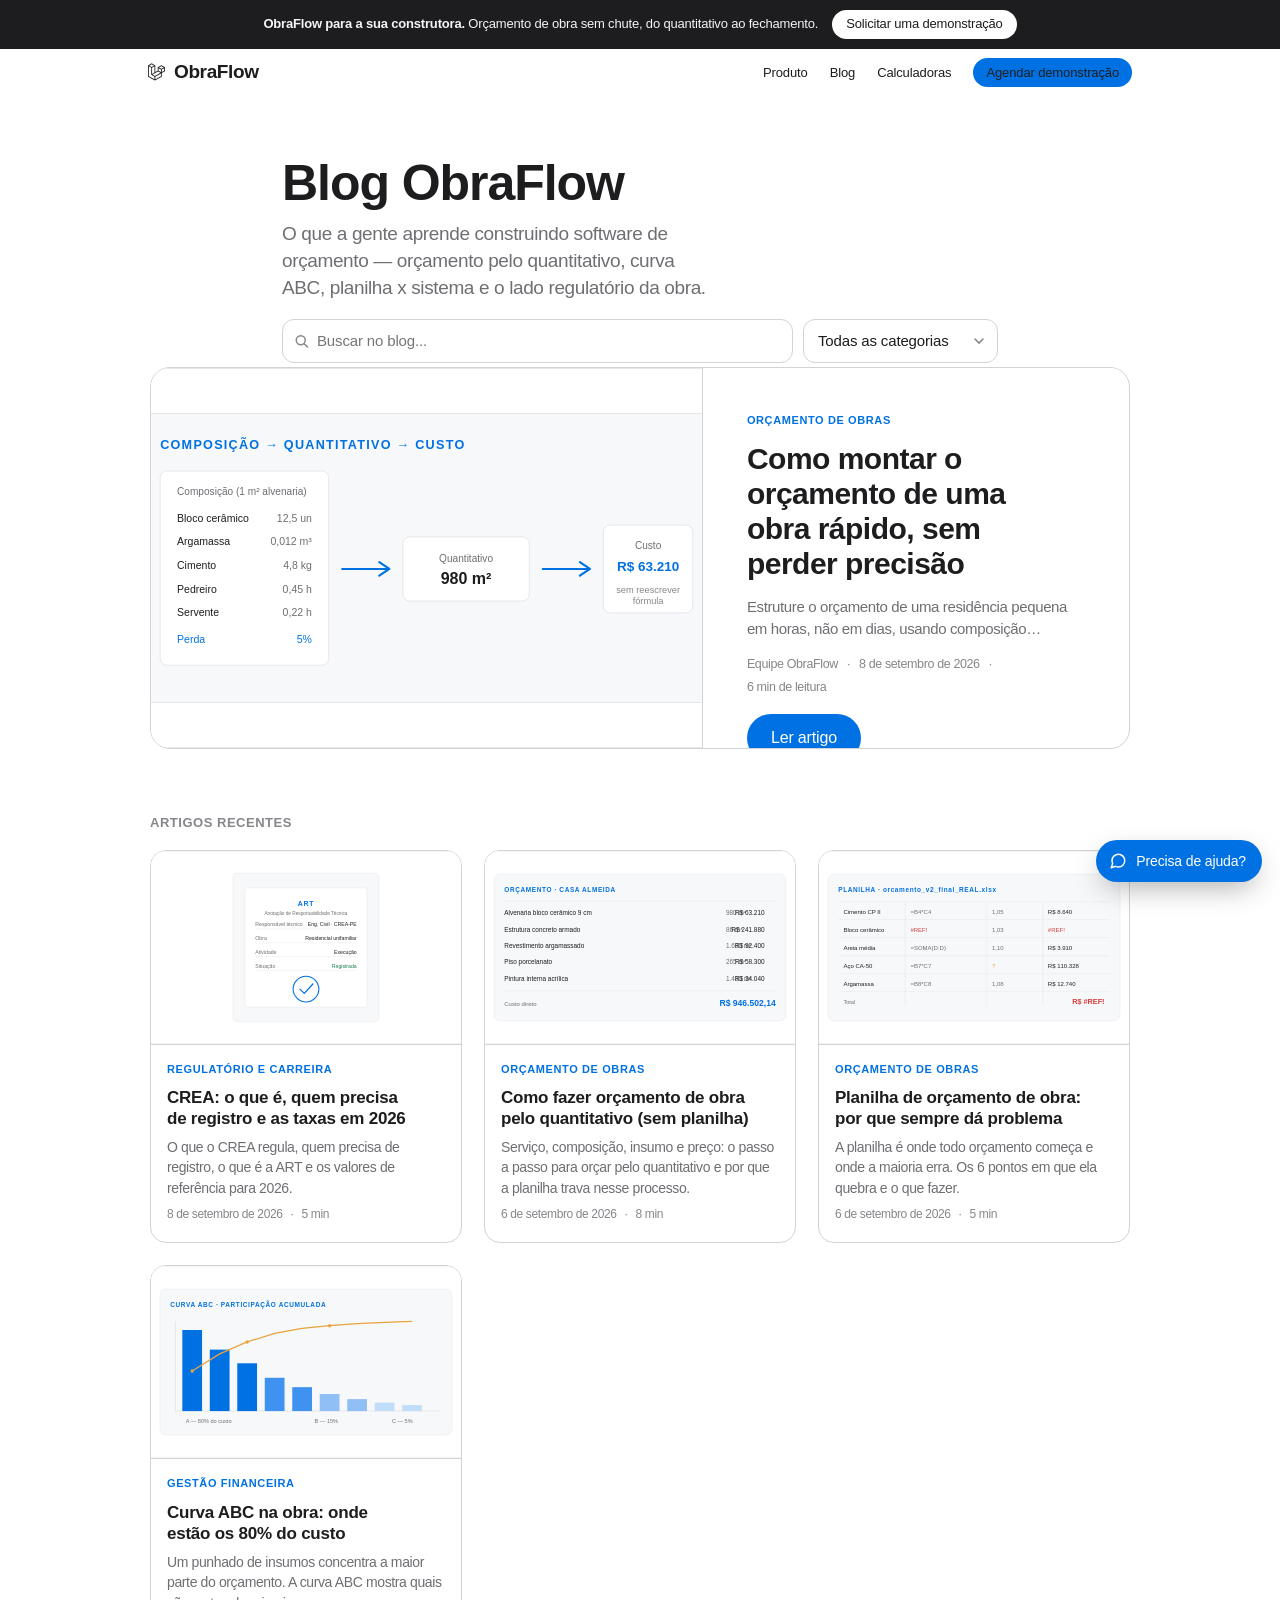
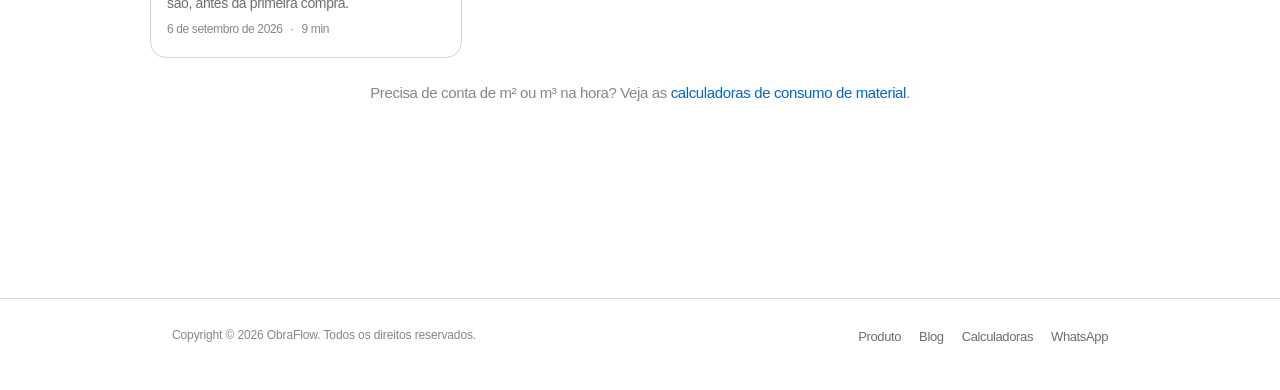
==== commit 58238c3e: "Blog: capas claras e assistente no site principal - Capas dos artigos (blog/covers/*.svg) refeitas e" ====
--- a/blog/index.html
+++ b/blog/index.html
@@ -138,7 +138,7 @@
   </div>
 </footer>
 
-<script src="/blog/assistant.js" defer></script>
+<script src="/assistant.js" defer></script>
 <script>
   (function(){
     var WA_NUMERO="5581985576458";
--- a/blog/blog.css
+++ b/blog/blog.css
@@ -123,13 +123,13 @@
 
 .feat{max-width:1024px;margin:0 auto 8px;padding:0 22px}
 .feat__in{display:grid;grid-template-columns:1.02fr .98fr;border:1px solid var(--hairline);border-radius:20px;overflow:hidden;background:var(--bg)}
-.feat__img{position:relative;aspect-ratio:16/11;background:#0b1a33}
+.feat__img{position:relative;aspect-ratio:16/11;background:var(--bg-alt);border-right:1px solid var(--hairline)}
 .feat__img img{width:100%;height:100%;object-fit:cover;display:block}
-.feat__panel{background:#0b1a33;color:#f3f6fc;padding:clamp(24px,3.6vw,44px);display:flex;flex-direction:column;justify-content:center;gap:14px}
-.feat__panel .badge{color:#7db3ff}
-.feat__panel h2{font-size:clamp(21px,2.9vw,30px);font-weight:600;line-height:1.16;letter-spacing:-.017em;margin:0;color:#fff;text-wrap:balance}
-.feat__panel p{margin:0;color:#b9c4d6;font-size:15px;line-height:1.5;display:-webkit-box;-webkit-line-clamp:2;-webkit-box-orient:vertical;overflow:hidden}
-.feat__meta{display:flex;flex-wrap:wrap;gap:5px 9px;font-size:12.5px;color:#8a97ad;font-variant-numeric:tabular-nums}
+.feat__panel{background:var(--bg);color:var(--ink);padding:clamp(24px,3.6vw,44px);display:flex;flex-direction:column;justify-content:center;gap:14px}
+.feat__panel .badge{color:var(--btn)}
+.feat__panel h2{font-size:clamp(21px,2.9vw,30px);font-weight:600;line-height:1.16;letter-spacing:-.017em;margin:0;color:var(--ink);text-wrap:balance}
+.feat__panel p{margin:0;color:var(--ink-2);font-size:15px;line-height:1.5;display:-webkit-box;-webkit-line-clamp:2;-webkit-box-orient:vertical;overflow:hidden}
+.feat__meta{display:flex;flex-wrap:wrap;gap:5px 9px;font-size:12.5px;color:var(--ink-3);font-variant-numeric:tabular-nums}
 .feat__panel .btn{align-self:flex-start;margin-top:4px}
 
 .badge{display:inline-block;font-size:11px;font-weight:600;letter-spacing:.055em;text-transform:uppercase;color:var(--btn)}
@@ -140,7 +140,7 @@
 .cardgrid{display:grid;grid-template-columns:repeat(3,1fr);gap:22px}
 .card{display:flex;flex-direction:column;border:1px solid var(--hairline);border-radius:16px;overflow:hidden;background:var(--bg);transition:transform .15s ease,box-shadow .15s ease}
 .card:hover{transform:translateY(-2px);box-shadow:0 12px 30px -18px rgba(0,0,0,.35)}
-.card__img{aspect-ratio:16/10;background:#0b1a33}
+.card__img{aspect-ratio:16/10;background:var(--bg-alt);border-bottom:1px solid var(--hairline)}
 .card__img img{width:100%;height:100%;object-fit:cover;display:block}
 .card__body{padding:16px 16px 18px;display:flex;flex-direction:column;gap:8px;flex:1}
 .card h3{font-size:17px;font-weight:600;line-height:1.25;letter-spacing:-.014em;margin:2px 0 0;text-wrap:balance}
@@ -150,47 +150,16 @@
 .card__meta{display:flex;flex-wrap:wrap;gap:4px 8px;font-size:12px;color:var(--ink-3);font-variant-numeric:tabular-nums}
 @media (max-width:900px){
   .feat__in{grid-template-columns:1fr}
-  .feat__img{aspect-ratio:16/9}
+  .feat__img{aspect-ratio:16/9;border-right:0;border-bottom:1px solid var(--hairline)}
   .cardgrid{grid-template-columns:repeat(2,1fr);gap:18px}
 }
 @media (max-width:600px){ .cardgrid{grid-template-columns:1fr} }
 
 /* ---------- artigo: capa ---------- */
 .artcover{max-width:680px;margin:22px auto 0;padding:0 22px}
-.artcover img{width:100%;display:block;border-radius:16px;background:#0b1a33;aspect-ratio:16/9;object-fit:cover}
+.artcover img{width:100%;display:block;border-radius:16px;border:1px solid var(--hairline);background:var(--bg-alt);aspect-ratio:16/9;object-fit:cover}
 
-/* ---------- assistente flutuante (conteúdo do site) ---------- */
-.afab{position:fixed;right:18px;bottom:18px;z-index:900;display:flex;align-items:center;gap:9px;padding:12px 16px 12px 13px;border:0;border-radius:980px;background:var(--btn);color:#fff;font:inherit;font-size:14px;font-weight:500;letter-spacing:-.01em;cursor:pointer;box-shadow:0 10px 30px -8px rgba(0,0,0,.4)}
-.afab:hover{background:var(--btn-hover)}
-.afab svg{width:18px;height:18px;flex:0 0 auto}
-.afab__txt{white-space:nowrap}
-@media (max-width:520px){ .afab__txt{display:none} .afab{padding:13px} }
-.apanel{position:fixed;right:18px;bottom:18px;z-index:901;width:min(370px,calc(100vw - 36px));height:min(560px,calc(100vh - 36px));background:var(--bg);border:1px solid var(--hairline);border-radius:18px;box-shadow:0 24px 60px -12px rgba(0,0,0,.45);display:flex;flex-direction:column;overflow:hidden}
-.apanel[hidden]{display:none}
-.apanel__top{display:flex;align-items:flex-start;gap:10px;padding:14px 14px 12px;border-bottom:1px solid var(--hairline)}
-.apanel__mark{flex:0 0 auto;width:34px;height:34px;border-radius:9px;background:#0b1a33;display:grid;place-items:center}
-.apanel__mark svg{width:18px;height:19px}
-.apanel__id{flex:1;min-width:0}
-.apanel__id strong{display:block;font-size:13.5px;letter-spacing:-.01em}
-.apanel__id span{display:block;font-size:11.5px;color:var(--ink-3);line-height:1.35;margin-top:1px}
-.apanel__x{flex:0 0 auto;border:0;background:transparent;color:var(--ink-3);font-size:20px;line-height:1;cursor:pointer;padding:2px 4px}
-.apanel__log{flex:1;overflow-y:auto;padding:14px;display:flex;flex-direction:column;gap:10px}
-.amsg{max-width:88%;font-size:14px;line-height:1.5;padding:10px 12px;border-radius:13px}
-.amsg--bot{align-self:flex-start;background:var(--bg-alt);color:var(--ink);border-bottom-left-radius:4px}
-.amsg--me{align-self:flex-end;background:var(--btn);color:#fff;border-bottom-right-radius:4px}
-.amsg a{color:inherit;text-decoration:underline;text-underline-offset:2px}
-.amsg--bot a{color:var(--link)}
-.amsg ul{margin:8px 0 0;padding-left:18px}
-.amsg li{margin-top:4px}
-.achips{display:flex;flex-wrap:wrap;gap:7px;padding:0 14px 10px}
-.achip{border:1px solid var(--hairline);background:var(--bg);color:var(--ink);font:inherit;font-size:12.5px;letter-spacing:-.01em;padding:7px 11px;border-radius:980px;cursor:pointer}
-.achip:hover{border-color:var(--btn);color:var(--btn)}
-.achip--wa{border-color:var(--btn);background:var(--btn);color:#fff}
-.aform{display:flex;gap:8px;padding:12px 14px;border-top:1px solid var(--hairline)}
-.aform input{flex:1;min-width:0;font:inherit;font-size:14px;color:var(--ink);background:var(--bg);border:1px solid var(--hairline);border-radius:11px;padding:9px 12px}
-.aform input:focus{outline:none;border-color:var(--btn)}
-.aform button{flex:0 0 auto;border:0;border-radius:11px;background:var(--btn);color:#fff;font:inherit;font-size:14px;padding:9px 14px;cursor:pointer}
-.aform button:hover{background:var(--btn-hover)}
+/* O assistente flutuante (.afab / .apanel) injeta o próprio CSS em /assistant.js. */
 
 /* ---------- calculadora ---------- */
 .calc{max-width:680px;margin:26px auto 0;padding:0 22px}
